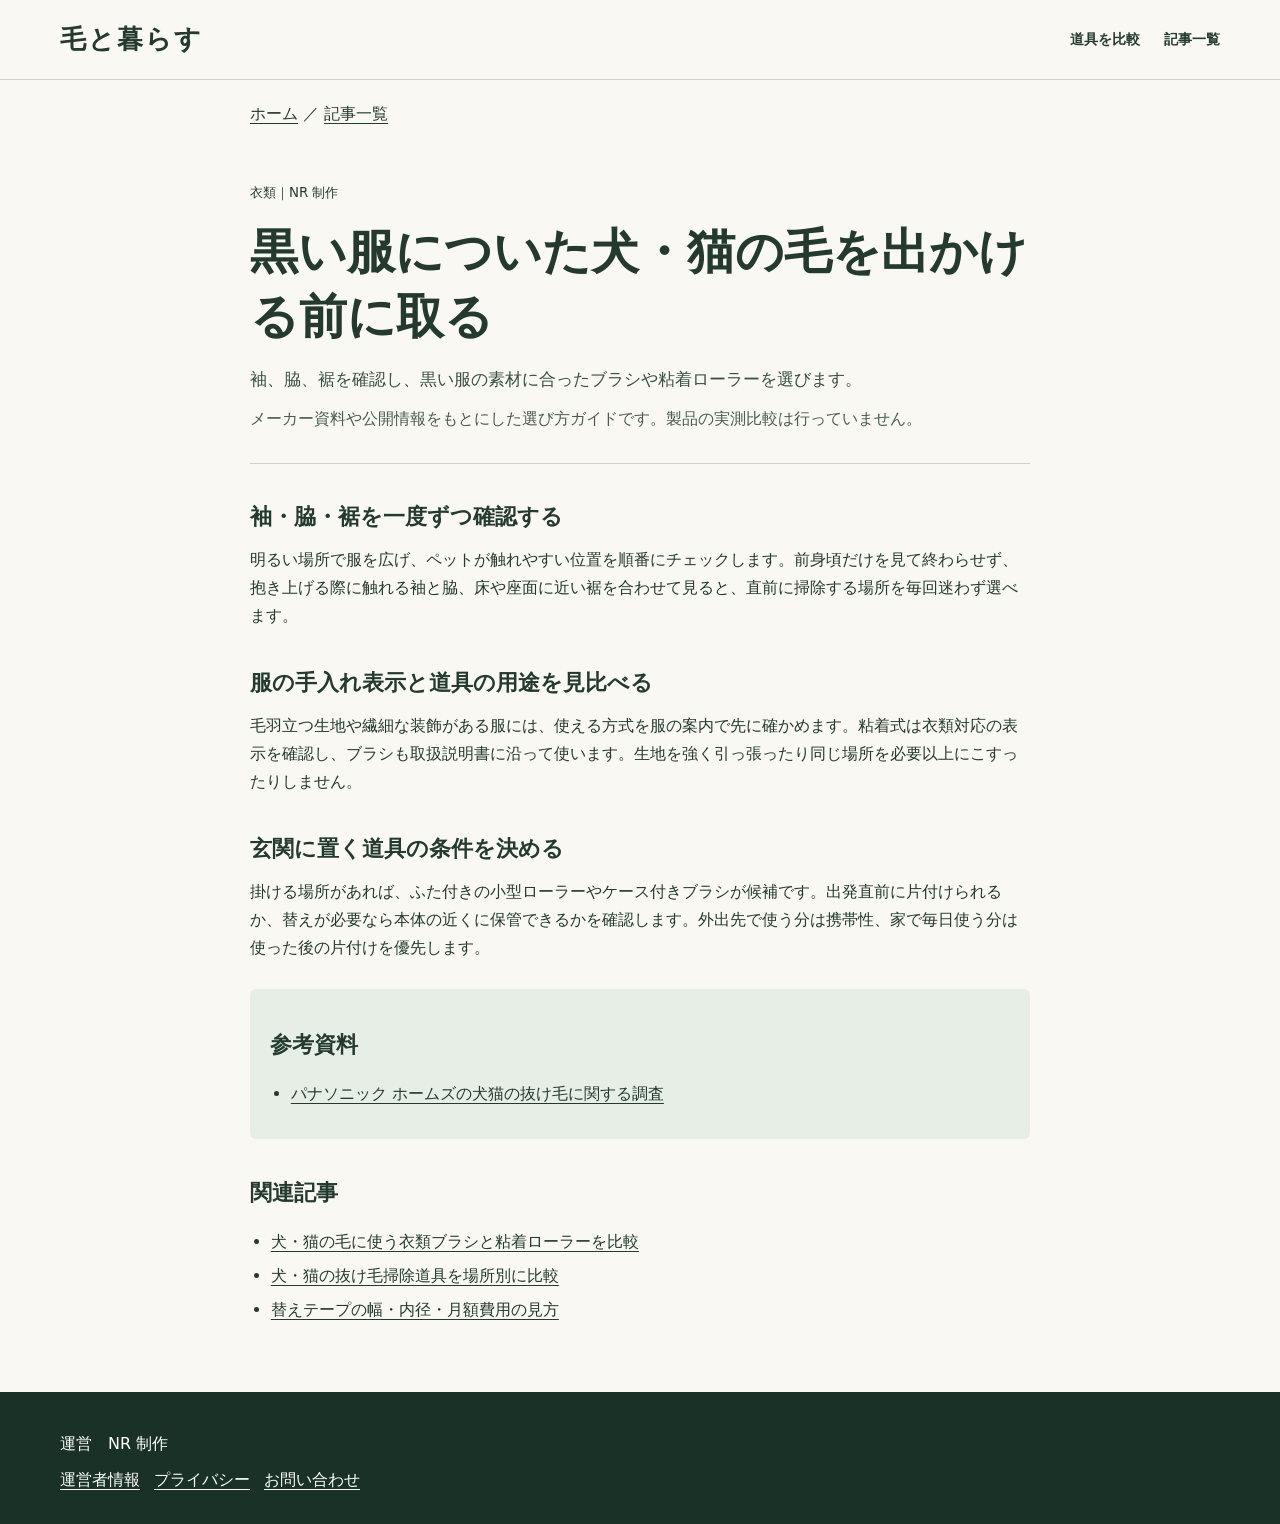
==== guide/black-clothes.html @ 771ff1ec "毛と暮らす サイト初回公開（トップ＋記事10本）" ====
<!doctype html>
<html lang="ja"><head>
<meta charset="utf-8"><meta name="viewport" content="width=device-width, initial-scale=1">
<meta name="description" content="袖、脇、裾を確認し、黒い服の素材に合ったブラシや粘着ローラーを選びます。">
<title>黒い服についた犬・猫の毛を出かける前に取る｜毛と暮らす</title><link rel="canonical" href="https://higenori36-beep.github.io/ketokurasu/guide/black-clothes.html"><link rel="stylesheet" href="article.css">
</head><body>
<a class="skip" href="#body">本文へ</a>
<header class="sitehead"><div class="wrap headinner">
<a class="brand" href="../index.html">毛と暮らす</a>
<nav aria-label="主要メニュー"><a href="../index.html#catalog">道具を比較</a><a href="../index.html#guides">記事一覧</a></nav>
</div></header>
<main class="wrap guide" id="body">
<nav aria-label="パンくず"><a href="../index.html">ホーム</a> ／ <a href="../index.html#guides">記事一覧</a></nav>
<article><header><small>衣類｜NR 制作</small><h1>黒い服についた犬・猫の毛を出かける前に取る</h1><p class="intro">袖、脇、裾を確認し、黒い服の素材に合ったブラシや粘着ローラーを選びます。</p>
<p class="muted">メーカー資料や公開情報をもとにした選び方ガイドです。製品の実測比較は行っていません。</p>
</header>
<h2>袖・脇・裾を一度ずつ確認する</h2>
<p>明るい場所で服を広げ、ペットが触れやすい位置を順番にチェックします。前身頃だけを見て終わらせず、抱き上げる際に触れる袖と脇、床や座面に近い裾を合わせて見ると、直前に掃除する場所を毎回迷わず選べます。</p>
<h2>服の手入れ表示と道具の用途を見比べる</h2>
<p>毛羽立つ生地や繊細な装飾がある服には、使える方式を服の案内で先に確かめます。粘着式は衣類対応の表示を確認し、ブラシも取扱説明書に沿って使います。生地を強く引っ張ったり同じ場所を必要以上にこすったりしません。</p>
<h2>玄関に置く道具の条件を決める</h2>
<p>掛ける場所があれば、ふた付きの小型ローラーやケース付きブラシが候補です。出発直前に片付けられるか、替えが必要なら本体の近くに保管できるかを確認します。外出先で使う分は携帯性、家で毎日使う分は使った後の片付けを優先します。</p>
<section class="refs"><h2>参考資料</h2><ul><li><a href="https://homes.panasonic.com/column/80043/">パナソニック ホームズの犬猫の抜け毛に関する調査</a></li></ul></section>
</article>
<nav aria-label="関連記事"><h2>関連記事</h2><ul><li><a href="clothes-tools.html">犬・猫の毛に使う衣類ブラシと粘着ローラーを比較</a></li><li><a href="tools-by-surface.html">犬・猫の抜け毛掃除道具を場所別に比較</a></li><li><a href="tape-cost.html">替えテープの幅・内径・月額費用の見方</a></li></ul></nav>
</main>
<footer class="sitefoot"><div class="wrap"><p>運営　NR 制作</p><nav aria-label="サイト情報"><a href="../index.html#about">運営者情報</a><a href="../index.html#privacy">プライバシー</a><a href="../index.html#contact">お問い合わせ</a></nav></div></footer>
</body></html>
---- guide/article.css ----
:root{--ink:#243a2e;--deep:#193127;--pale:#e7eee6;--bg:#faf8f2;--white:#fff;--line:#c9d3c7;--soft:#495c50;--warm:#f4e3bb}
*{box-sizing:border-box}body{margin:0;background:var(--bg);color:var(--ink);font:16px/1.75 system-ui,"Yu Gothic",Meiryo,sans-serif}a{color:inherit;text-underline-offset:.24em}button,input{font:inherit;color:inherit}button{cursor:pointer}button:focus-visible,a:focus-visible,input:focus-visible,summary:focus-visible{outline:3px solid #9d4e20;outline-offset:4px}img{display:block;width:100%;object-fit:cover}.wrap{width:min(1160px,calc(100% - 56px));margin:auto}.skip{position:absolute;left:12px;top:-100px;background:white;padding:8px;z-index:5}.skip:focus{top:8px}.sitehead{border-bottom:1px solid var(--line)}.headinner{min-height:79px;display:flex;align-items:center;justify-content:space-between;gap:12px}.brand{font-family:"Yu Mincho","Hiragino Mincho ProN",serif;font-weight:800;font-size:1.65rem;text-decoration:none;letter-spacing:.08em}.headinner nav{display:flex;gap:24px;font-size:.89rem;font-weight:650;flex-wrap:wrap}.headinner nav a{text-decoration:none}.notice{font-size:.78rem;margin:12px auto;color:var(--soft)}
.hero{display:grid;grid-template-columns:.94fr 1.06fr;overflow:hidden;border-radius:7px 52px 7px 7px;background:var(--deep);color:#fff}.herotext{padding:clamp(25px,5vw,68px);align-self:center}.herotext small{color:#d1dfd0;font-weight:740}.hero h1{font-family:"Yu Mincho","Hiragino Mincho ProN",serif;line-height:1.22;font-size:clamp(2.25rem,5.7vw,4.75rem);letter-spacing:.04em;margin:11px 0 20px}.hero p{margin:0 0 25px;color:#e0e9df}.hero figure{margin:0;position:relative;min-height:340px}.hero img{height:100%;position:absolute;inset:0;object-position:60% center}.hero figcaption{position:absolute;bottom:12px;right:12px;background:#243a2e;color:white;font-size:.72rem;padding:2px 8px}.cta{display:inline-flex;align-items:center;min-height:44px;border:1px solid transparent;padding:8px 17px;border-radius:5px;background:var(--warm);color:var(--deep);font-weight:750;text-decoration:none}.section{margin:52px 0}.section h2{font-size:clamp(1.4rem,3vw,2.05rem);line-height:1.3;margin:0 0 10px;letter-spacing:.025em}.sectionintro{color:var(--soft);margin:0 0 18px}
.places,.articles,.products{display:grid;grid-template-columns:repeat(3,minmax(0,1fr));gap:14px}.place{background:var(--pale);padding:15px 18px;min-height:80px;display:flex;align-items:center;justify-content:space-between;border-radius:5px;text-decoration:none;font-weight:750}.place span{font-size:.83rem;color:var(--soft);font-weight:500}
.tools{display:flex;flex-wrap:wrap;gap:10px;align-items:flex-end;margin:15px 0}.search{flex:1 1 235px}.search label{display:block;font-size:.86rem;font-weight:750}.search input{width:100%;min-height:44px;background:white;border-radius:5px;border:1px solid #7d9082;padding:8px 12px}.tabs{display:flex;gap:6px;flex-wrap:wrap}.pill,.comparebtn{border:1px solid #7d9082;background:var(--bg);border-radius:5px;padding:6px 12px;min-height:44px;font-size:.89rem}.pill[aria-pressed=true],.comparebtn[aria-pressed=true]{background:var(--deep);color:white}.status{min-height:1.6em;color:var(--soft);font-size:.88rem}.tile{padding:18px;background:white;border:1px solid var(--line);border-radius:6px}.tile h3{line-height:1.35;font-size:1.13rem;margin:7px 0}.tile p{margin:8px 0}.tile small{color:var(--soft)}.tile a{display:inline-block;margin-top:8px}.tile .comparebtn{margin-top:10px;display:block}.product-actions{margin-top:auto}.products .tile{display:flex;flex-direction:column}.tablewrap{overflow-x:auto}.data{border-collapse:collapse;width:100%;margin:12px 0;background:white}.data th,.data td{padding:9px 12px;text-align:left;border:1px solid var(--line);vertical-align:top;min-width:122px}.data th{background:var(--pale)}.ranking{padding:22px 26px;background:var(--pale);border-radius:5px}.ranking li{margin:7px 0}.articles details{margin:10px 0 0}.articles summary{font-weight:750;cursor:pointer}.articles details h4{margin:12px 0 0}.articles details p{font-size:.92rem}.sitefoot{background:var(--deep);color:white;padding:30px 0}.sitefoot p{margin:8px 0}.sitefoot nav{display:flex;flex-wrap:wrap;gap:14px}.sitefoot details{padding:12px 0;border-bottom:1px solid #63796d}.sitefoot summary{cursor:pointer;font-weight:750}.sitefoot details p{max-width:730px}.muted{color:var(--soft)}[hidden]{display:none!important}
@media(max-width:730px){.wrap{width:calc(100% - 28px)}.headinner{min-height:70px;gap:9px}.brand{font-size:1.36rem}.headinner nav{gap:9px;font-size:.75rem}.hero{grid-template-columns:1fr;border-radius:6px 32px 6px 6px}.hero figure{min-height:220px;aspect-ratio:1.65}.hero h1{margin:9px 0 13px}.hero p{margin-bottom:16px}.section{margin:34px 0}.places{gap:6px}.place{display:block;min-height:61px;padding:8px;font-size:.93rem}.place span{display:block;font-size:.73rem}.articles,.products{grid-template-columns:1fr}.tile{padding:15px}}

.guide{max-width:780px;padding-bottom:3rem}.guide header{padding:30px 0 20px;border-bottom:1px solid var(--line)}.guide h1{font:700 clamp(1.65rem,5vw,3rem)/1.35 "Yu Mincho",serif;margin:.3em 0}.guide h2{font-size:1.35rem;margin:1.6em 0 .45em}.guide p{margin:.6em 0}.guide .intro{font-size:1.08rem;color:#394f41}.guide nav{margin:20px 0}.guide .refs{margin-top:1.7rem;padding:3px 20px 15px;background:var(--pale);border-radius:6px}.guide ul{padding-left:1.3em}.guide li{margin:.4em 0}.articles .tile{display:flex;flex-direction:column}.articles .tile a{margin-top:auto}
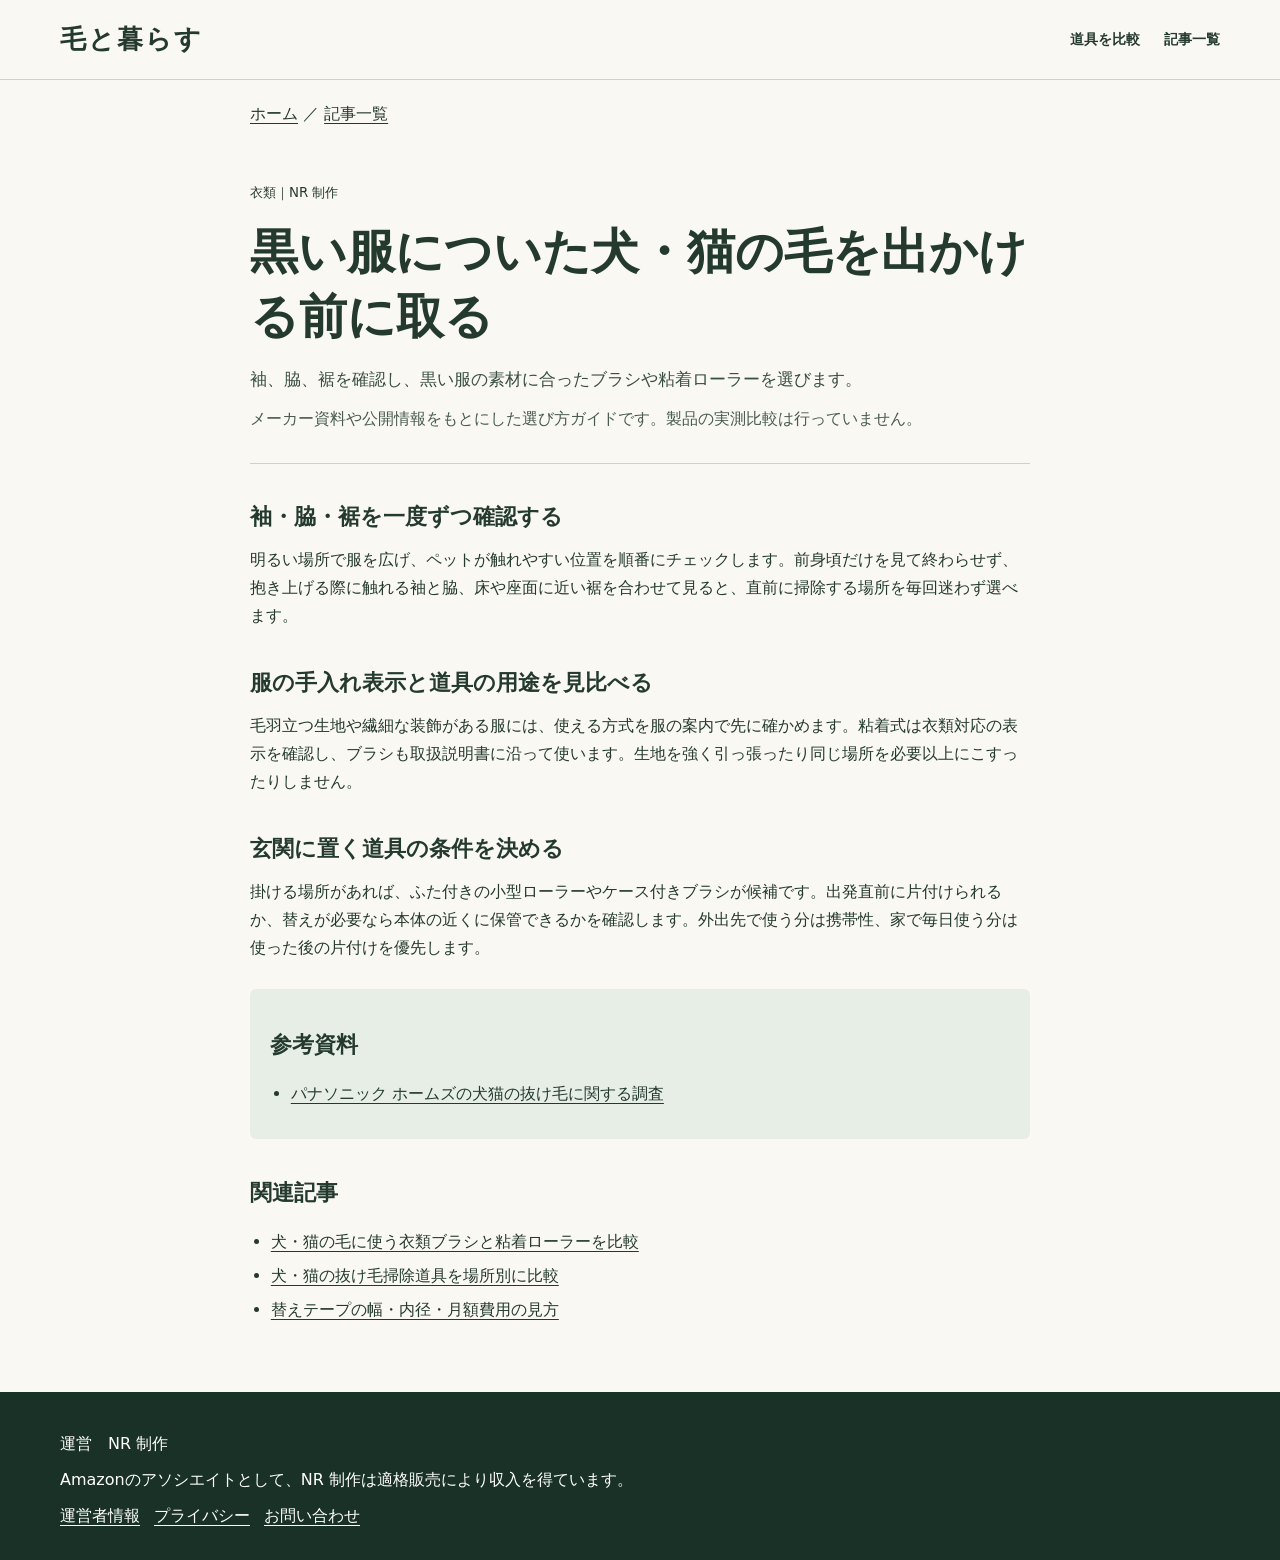
==== commit e1ac45a3: "Amazonアソシエイト参加表示（識別文言）を全ページに追加" ====
--- a/guide/black-clothes.html
+++ b/guide/black-clothes.html
@@ -24,5 +24,5 @@
 </article>
 <nav aria-label="関連記事"><h2>関連記事</h2><ul><li><a href="clothes-tools.html">犬・猫の毛に使う衣類ブラシと粘着ローラーを比較</a></li><li><a href="tools-by-surface.html">犬・猫の抜け毛掃除道具を場所別に比較</a></li><li><a href="tape-cost.html">替えテープの幅・内径・月額費用の見方</a></li></ul></nav>
 </main>
-<footer class="sitefoot"><div class="wrap"><p>運営　NR 制作</p><nav aria-label="サイト情報"><a href="../index.html#about">運営者情報</a><a href="../index.html#privacy">プライバシー</a><a href="../index.html#contact">お問い合わせ</a></nav></div></footer>
+<footer class="sitefoot"><div class="wrap"><p>運営　NR 制作</p><p>Amazonのアソシエイトとして、NR 制作は適格販売により収入を得ています。</p><nav aria-label="サイト情報"><a href="../index.html#about">運営者情報</a><a href="../index.html#privacy">プライバシー</a><a href="../index.html#contact">お問い合わせ</a></nav></div></footer>
 </body></html>
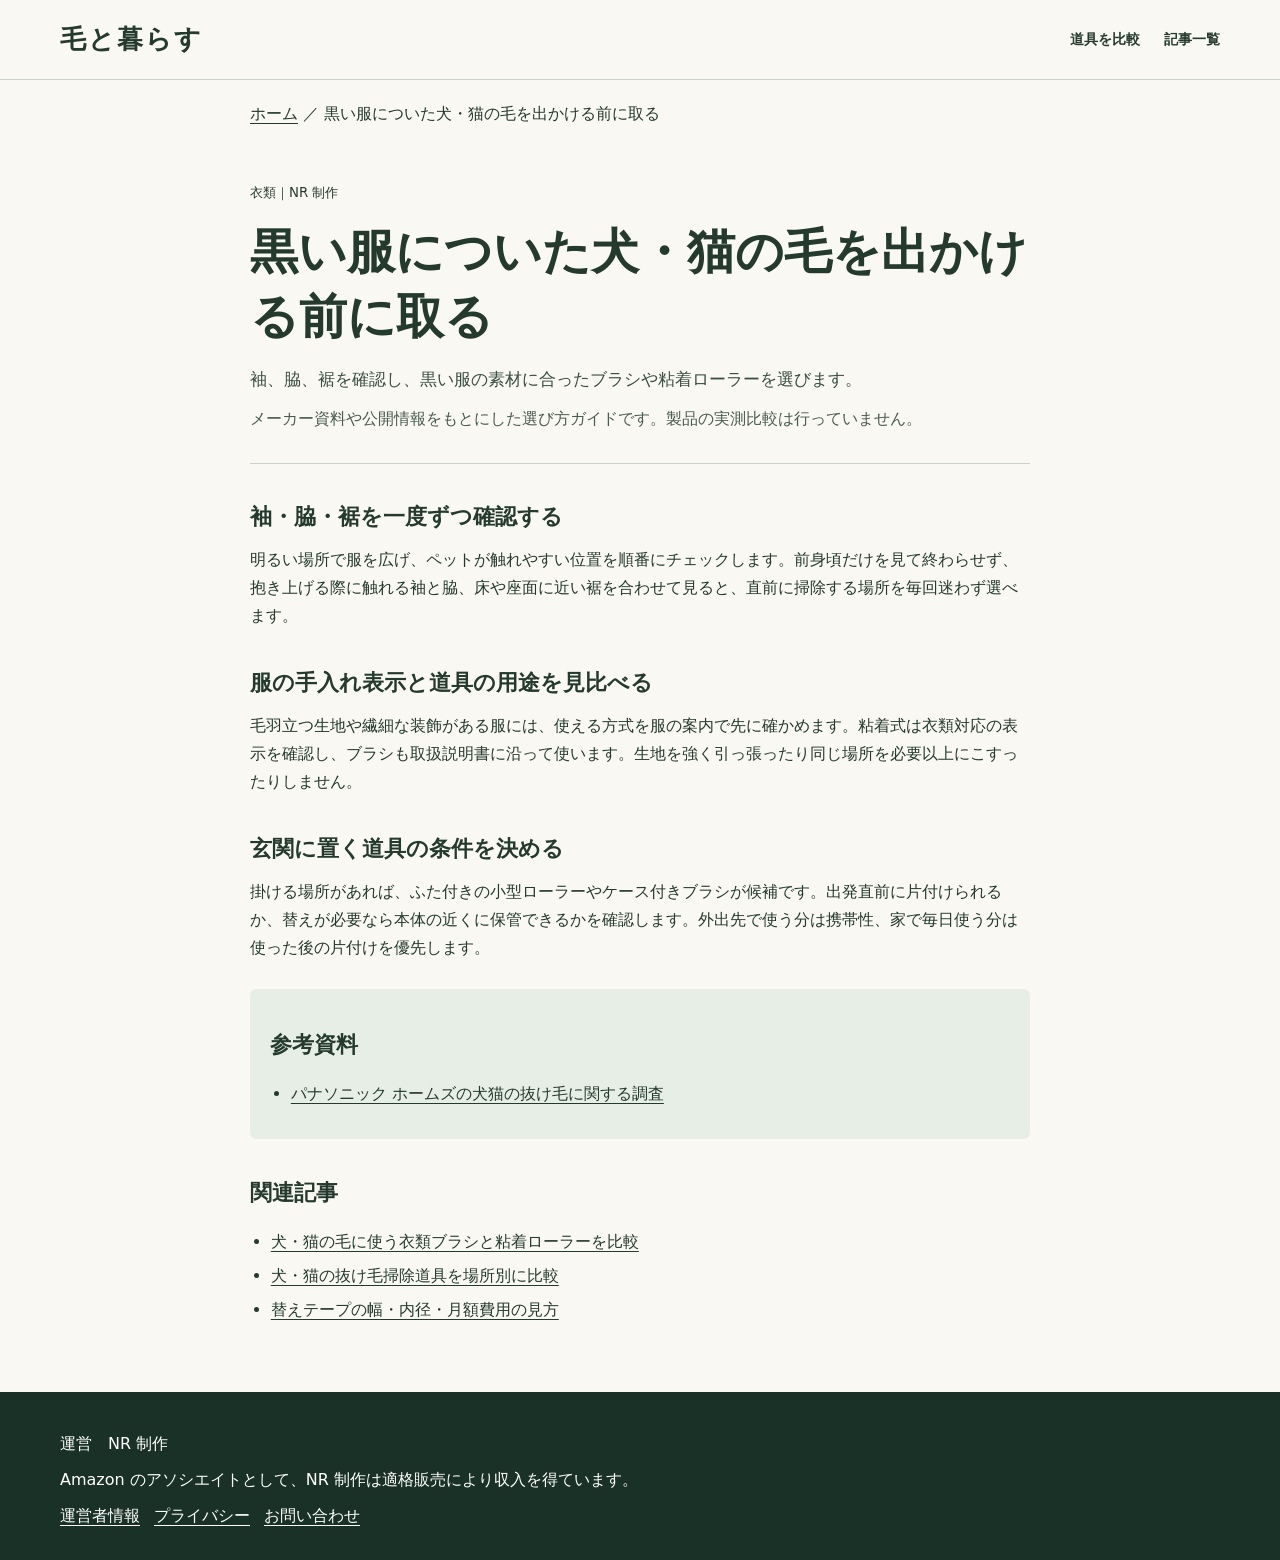
==== commit 3b53f688: "毛と暮らすの検索向けメタデータと商品比較ガイドを強化" ====
--- a/guide/black-clothes.html
+++ b/guide/black-clothes.html
@@ -1,16 +1,61 @@
 <!doctype html>
 <html lang="ja"><head>
 <meta charset="utf-8"><meta name="viewport" content="width=device-width, initial-scale=1">
-<meta name="description" content="袖、脇、裾を確認し、黒い服の素材に合ったブラシや粘着ローラーを選びます。">
-<title>黒い服についた犬・猫の毛を出かける前に取る｜毛と暮らす</title><link rel="canonical" href="https://higenori36-beep.github.io/ketokurasu/guide/black-clothes.html"><link rel="stylesheet" href="article.css">
+<meta name="description" content="黒い服についた犬・猫の毛を、袖・脇・裾から順に確認。服の素材に合わせた粘着ローラーや衣類ブラシの使い分けを紹介します。">
+<title>黒い服についた犬・猫の毛の取り方｜外出前に確認する3か所｜毛と暮らす</title><link rel="canonical" href="https://higenori36-beep.github.io/ketokurasu/guide/black-clothes.html"><link rel="stylesheet" href="article.css">
+<meta property="og:locale" content="ja_JP">
+<meta property="og:site_name" content="毛と暮らす">
+<meta property="og:type" content="article">
+<meta property="og:title" content="黒い服についた犬・猫の毛の取り方｜外出前に確認する3か所｜毛と暮らす">
+<meta property="og:description" content="黒い服についた犬・猫の毛を、袖・脇・裾から順に確認。服の素材に合わせた粘着ローラーや衣類ブラシの使い分けを紹介します。">
+<meta property="og:url" content="https://higenori36-beep.github.io/ketokurasu/guide/black-clothes.html">
+<script type="application/ld+json">
+{
+  "@context": "https://schema.org",
+  "@graph": [
+    {
+      "@type": "Article",
+      "headline": "黒い服についた犬・猫の毛を出かける前に取る",
+      "description": "黒い服についた犬・猫の毛を、袖・脇・裾から順に確認。服の素材に合わせた粘着ローラーや衣類ブラシの使い分けを紹介します。",
+      "inLanguage": "ja",
+      "mainEntityOfPage": {
+        "@type": "WebPage",
+        "@id": "https://higenori36-beep.github.io/ketokurasu/guide/black-clothes.html"
+      },
+      "author": {
+        "@type": "Organization",
+        "name": "NR 制作",
+        "url": "https://higenori36-beep.github.io/ketokurasu/#about"
+      }
+    },
+    {
+      "@type": "BreadcrumbList",
+      "itemListElement": [
+        {
+          "@type": "ListItem",
+          "position": 1,
+          "name": "ホーム",
+          "item": "https://higenori36-beep.github.io/ketokurasu/"
+        },
+        {
+          "@type": "ListItem",
+          "position": 2,
+          "name": "黒い服についた犬・猫の毛を出かける前に取る",
+          "item": "https://higenori36-beep.github.io/ketokurasu/guide/black-clothes.html"
+        }
+      ]
+    }
+  ]
+}
+</script>
 </head><body>
 <a class="skip" href="#body">本文へ</a>
 <header class="sitehead"><div class="wrap headinner">
-<a class="brand" href="../index.html">毛と暮らす</a>
-<nav aria-label="主要メニュー"><a href="../index.html#catalog">道具を比較</a><a href="../index.html#guides">記事一覧</a></nav>
+<a class="brand" href="../">毛と暮らす</a>
+<nav aria-label="主要メニュー"><a href="../#catalog">道具を比較</a><a href="../#guides">記事一覧</a></nav>
 </div></header>
 <main class="wrap guide" id="body">
-<nav aria-label="パンくず"><a href="../index.html">ホーム</a> ／ <a href="../index.html#guides">記事一覧</a></nav>
+<nav aria-label="パンくず"><a href="../">ホーム</a> ／ <span aria-current="page">黒い服についた犬・猫の毛を出かける前に取る</span></nav>
 <article><header><small>衣類｜NR 制作</small><h1>黒い服についた犬・猫の毛を出かける前に取る</h1><p class="intro">袖、脇、裾を確認し、黒い服の素材に合ったブラシや粘着ローラーを選びます。</p>
 <p class="muted">メーカー資料や公開情報をもとにした選び方ガイドです。製品の実測比較は行っていません。</p>
 </header>
@@ -24,5 +69,5 @@
 </article>
 <nav aria-label="関連記事"><h2>関連記事</h2><ul><li><a href="clothes-tools.html">犬・猫の毛に使う衣類ブラシと粘着ローラーを比較</a></li><li><a href="tools-by-surface.html">犬・猫の抜け毛掃除道具を場所別に比較</a></li><li><a href="tape-cost.html">替えテープの幅・内径・月額費用の見方</a></li></ul></nav>
 </main>
-<footer class="sitefoot"><div class="wrap"><p>運営　NR 制作</p><p>Amazonのアソシエイトとして、NR 制作は適格販売により収入を得ています。</p><nav aria-label="サイト情報"><a href="../index.html#about">運営者情報</a><a href="../index.html#privacy">プライバシー</a><a href="../index.html#contact">お問い合わせ</a></nav></div></footer>
-</body></html>+<footer class="sitefoot"><div class="wrap"><p>運営　NR 制作</p><p>Amazon のアソシエイトとして、NR 制作は適格販売により収入を得ています。</p><nav aria-label="サイト情報"><a href="../#about">運営者情報</a><a href="../#privacy">プライバシー</a><a href="../#contact">お問い合わせ</a></nav></div></footer>
+</body></html>
--- a/guide/article.css
+++ b/guide/article.css
@@ -7,3 +7,4 @@
 @media(max-width:730px){.wrap{width:calc(100% - 28px)}.headinner{min-height:70px;gap:9px}.brand{font-size:1.36rem}.headinner nav{gap:9px;font-size:.75rem}.hero{grid-template-columns:1fr;border-radius:6px 32px 6px 6px}.hero figure{min-height:220px;aspect-ratio:1.65}.hero h1{margin:9px 0 13px}.hero p{margin-bottom:16px}.section{margin:34px 0}.places{gap:6px}.place{display:block;min-height:61px;padding:8px;font-size:.93rem}.place span{display:block;font-size:.73rem}.articles,.products{grid-template-columns:1fr}.tile{padding:15px}}
 
 .guide{max-width:780px;padding-bottom:3rem}.guide header{padding:30px 0 20px;border-bottom:1px solid var(--line)}.guide h1{font:700 clamp(1.65rem,5vw,3rem)/1.35 "Yu Mincho",serif;margin:.3em 0}.guide h2{font-size:1.35rem;margin:1.6em 0 .45em}.guide p{margin:.6em 0}.guide .intro{font-size:1.08rem;color:#394f41}.guide nav{margin:20px 0}.guide .refs{margin-top:1.7rem;padding:3px 20px 15px;background:var(--pale);border-radius:6px}.guide ul{padding-left:1.3em}.guide li{margin:.4em 0}.articles .tile{display:flex;flex-direction:column}.articles .tile a{margin-top:auto}
+.guide .shop{margin-top:1.7rem;padding:3px 20px 15px;background:#fdf6ec;border:1px solid #e5cf9f;border-radius:6px}.guide .shop .adnote{font-size:.82rem;color:#6b5a33}
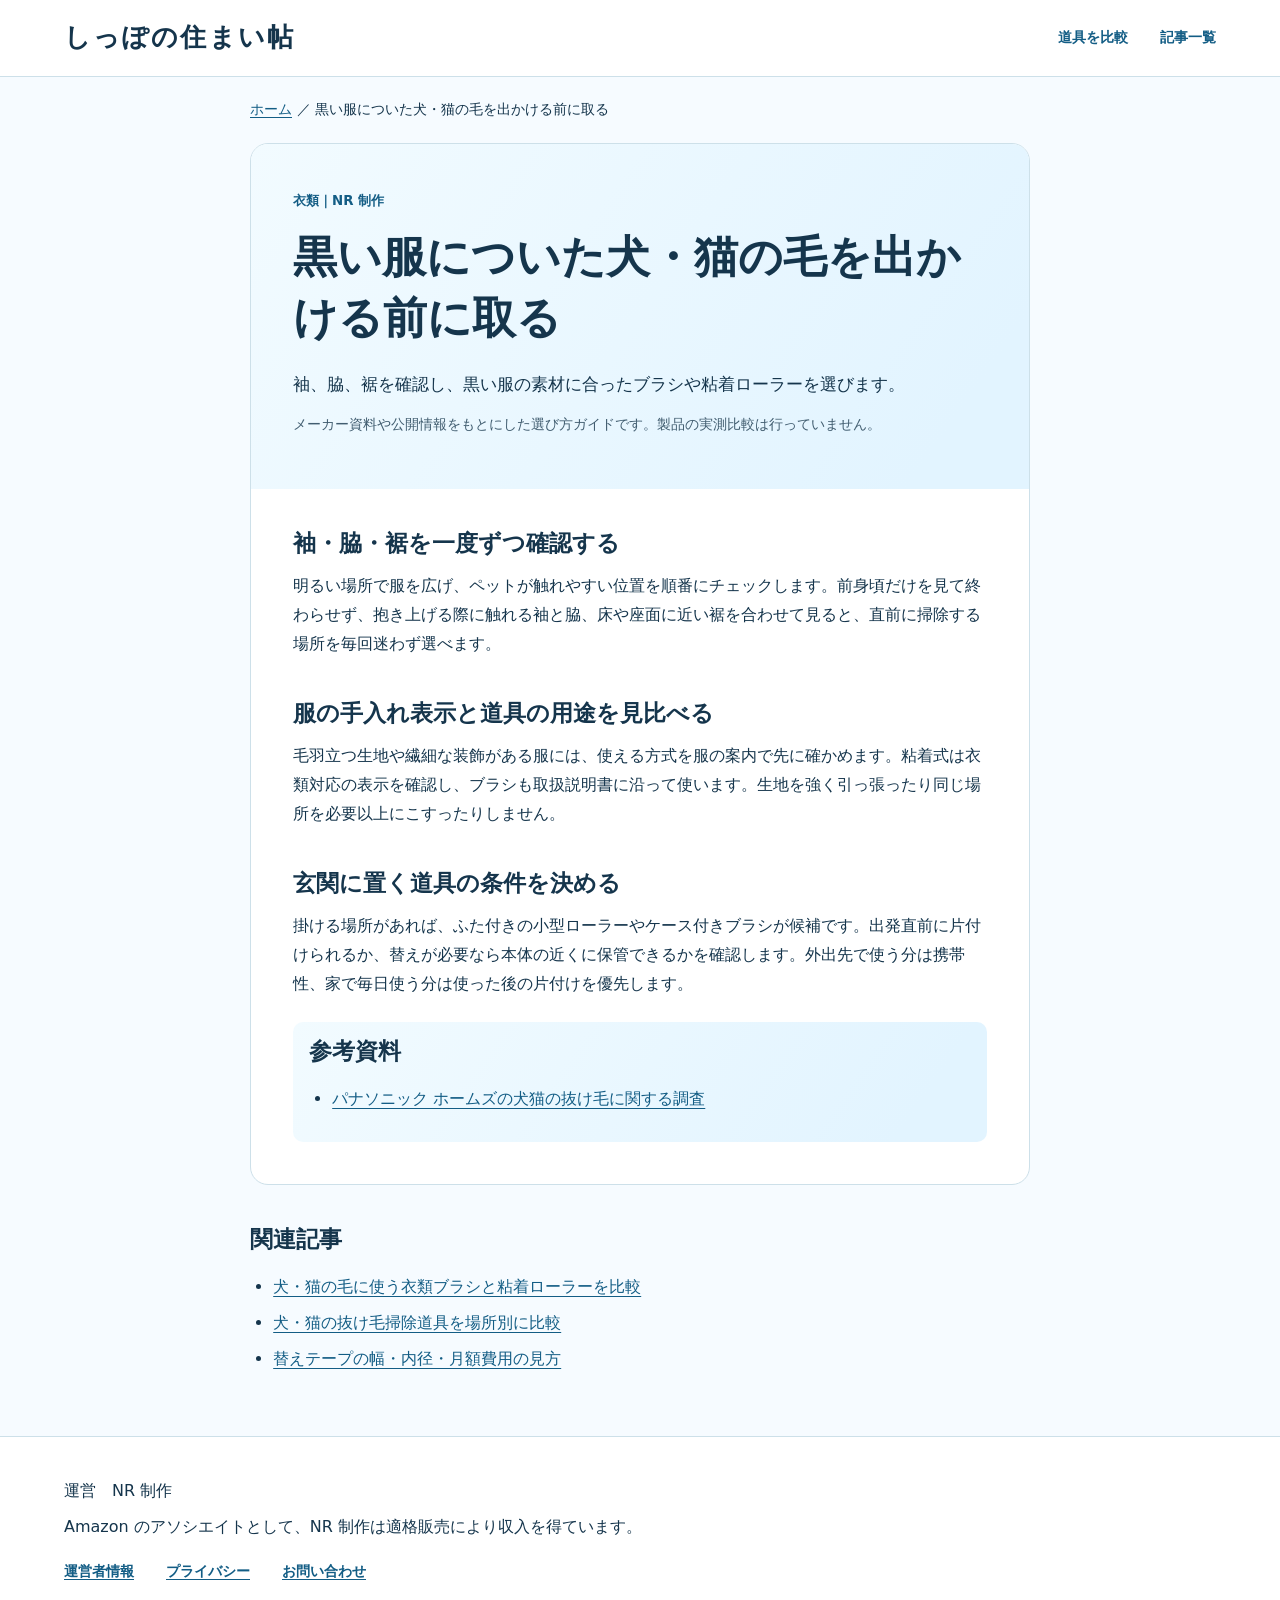
==== commit cdfc41db: "しっぽの住まい帖に改名し、全ページを水色と白のデザインに更新" ====
--- a/guide/black-clothes.html
+++ b/guide/black-clothes.html
@@ -2,11 +2,11 @@
 <html lang="ja"><head>
 <meta charset="utf-8"><meta name="viewport" content="width=device-width, initial-scale=1">
 <meta name="description" content="黒い服についた犬・猫の毛を、袖・脇・裾から順に確認。服の素材に合わせた粘着ローラーや衣類ブラシの使い分けを紹介します。">
-<title>黒い服についた犬・猫の毛の取り方｜外出前に確認する3か所｜毛と暮らす</title><link rel="canonical" href="https://higenori36-beep.github.io/ketokurasu/guide/black-clothes.html"><link rel="stylesheet" href="article.css">
+<title>黒い服についた犬・猫の毛の取り方｜外出前に確認する3か所｜しっぽの住まい帖</title><link rel="canonical" href="https://higenori36-beep.github.io/ketokurasu/guide/black-clothes.html"><link rel="stylesheet" href="article.css">
 <meta property="og:locale" content="ja_JP">
-<meta property="og:site_name" content="毛と暮らす">
+<meta property="og:site_name" content="しっぽの住まい帖">
 <meta property="og:type" content="article">
-<meta property="og:title" content="黒い服についた犬・猫の毛の取り方｜外出前に確認する3か所｜毛と暮らす">
+<meta property="og:title" content="黒い服についた犬・猫の毛の取り方｜外出前に確認する3か所｜しっぽの住まい帖">
 <meta property="og:description" content="黒い服についた犬・猫の毛を、袖・脇・裾から順に確認。服の素材に合わせた粘着ローラーや衣類ブラシの使い分けを紹介します。">
 <meta property="og:url" content="https://higenori36-beep.github.io/ketokurasu/guide/black-clothes.html">
 <script type="application/ld+json">
@@ -51,7 +51,7 @@
 </head><body>
 <a class="skip" href="#body">本文へ</a>
 <header class="sitehead"><div class="wrap headinner">
-<a class="brand" href="../">毛と暮らす</a>
+<a class="brand" href="../">しっぽの住まい帖</a>
 <nav aria-label="主要メニュー"><a href="../#catalog">道具を比較</a><a href="../#guides">記事一覧</a></nav>
 </div></header>
 <main class="wrap guide" id="body">
--- a/guide/article.css
+++ b/guide/article.css
@@ -1,10 +1,39 @@
+@import url("../assets/site.css");
 
-:root{--ink:#243a2e;--deep:#193127;--pale:#e7eee6;--bg:#faf8f2;--white:#fff;--line:#c9d3c7;--soft:#495c50;--warm:#f4e3bb}
-*{box-sizing:border-box}body{margin:0;background:var(--bg);color:var(--ink);font:16px/1.75 system-ui,"Yu Gothic",Meiryo,sans-serif}a{color:inherit;text-underline-offset:.24em}button,input{font:inherit;color:inherit}button{cursor:pointer}button:focus-visible,a:focus-visible,input:focus-visible,summary:focus-visible{outline:3px solid #9d4e20;outline-offset:4px}img{display:block;width:100%;object-fit:cover}.wrap{width:min(1160px,calc(100% - 56px));margin:auto}.skip{position:absolute;left:12px;top:-100px;background:white;padding:8px;z-index:5}.skip:focus{top:8px}.sitehead{border-bottom:1px solid var(--line)}.headinner{min-height:79px;display:flex;align-items:center;justify-content:space-between;gap:12px}.brand{font-family:"Yu Mincho","Hiragino Mincho ProN",serif;font-weight:800;font-size:1.65rem;text-decoration:none;letter-spacing:.08em}.headinner nav{display:flex;gap:24px;font-size:.89rem;font-weight:650;flex-wrap:wrap}.headinner nav a{text-decoration:none}.notice{font-size:.78rem;margin:12px auto;color:var(--soft)}
-.hero{display:grid;grid-template-columns:.94fr 1.06fr;overflow:hidden;border-radius:7px 52px 7px 7px;background:var(--deep);color:#fff}.herotext{padding:clamp(25px,5vw,68px);align-self:center}.herotext small{color:#d1dfd0;font-weight:740}.hero h1{font-family:"Yu Mincho","Hiragino Mincho ProN",serif;line-height:1.22;font-size:clamp(2.25rem,5.7vw,4.75rem);letter-spacing:.04em;margin:11px 0 20px}.hero p{margin:0 0 25px;color:#e0e9df}.hero figure{margin:0;position:relative;min-height:340px}.hero img{height:100%;position:absolute;inset:0;object-position:60% center}.hero figcaption{position:absolute;bottom:12px;right:12px;background:#243a2e;color:white;font-size:.72rem;padding:2px 8px}.cta{display:inline-flex;align-items:center;min-height:44px;border:1px solid transparent;padding:8px 17px;border-radius:5px;background:var(--warm);color:var(--deep);font-weight:750;text-decoration:none}.section{margin:52px 0}.section h2{font-size:clamp(1.4rem,3vw,2.05rem);line-height:1.3;margin:0 0 10px;letter-spacing:.025em}.sectionintro{color:var(--soft);margin:0 0 18px}
-.places,.articles,.products{display:grid;grid-template-columns:repeat(3,minmax(0,1fr));gap:14px}.place{background:var(--pale);padding:15px 18px;min-height:80px;display:flex;align-items:center;justify-content:space-between;border-radius:5px;text-decoration:none;font-weight:750}.place span{font-size:.83rem;color:var(--soft);font-weight:500}
-.tools{display:flex;flex-wrap:wrap;gap:10px;align-items:flex-end;margin:15px 0}.search{flex:1 1 235px}.search label{display:block;font-size:.86rem;font-weight:750}.search input{width:100%;min-height:44px;background:white;border-radius:5px;border:1px solid #7d9082;padding:8px 12px}.tabs{display:flex;gap:6px;flex-wrap:wrap}.pill,.comparebtn{border:1px solid #7d9082;background:var(--bg);border-radius:5px;padding:6px 12px;min-height:44px;font-size:.89rem}.pill[aria-pressed=true],.comparebtn[aria-pressed=true]{background:var(--deep);color:white}.status{min-height:1.6em;color:var(--soft);font-size:.88rem}.tile{padding:18px;background:white;border:1px solid var(--line);border-radius:6px}.tile h3{line-height:1.35;font-size:1.13rem;margin:7px 0}.tile p{margin:8px 0}.tile small{color:var(--soft)}.tile a{display:inline-block;margin-top:8px}.tile .comparebtn{margin-top:10px;display:block}.product-actions{margin-top:auto}.products .tile{display:flex;flex-direction:column}.tablewrap{overflow-x:auto}.data{border-collapse:collapse;width:100%;margin:12px 0;background:white}.data th,.data td{padding:9px 12px;text-align:left;border:1px solid var(--line);vertical-align:top;min-width:122px}.data th{background:var(--pale)}.ranking{padding:22px 26px;background:var(--pale);border-radius:5px}.ranking li{margin:7px 0}.articles details{margin:10px 0 0}.articles summary{font-weight:750;cursor:pointer}.articles details h4{margin:12px 0 0}.articles details p{font-size:.92rem}.sitefoot{background:var(--deep);color:white;padding:30px 0}.sitefoot p{margin:8px 0}.sitefoot nav{display:flex;flex-wrap:wrap;gap:14px}.sitefoot details{padding:12px 0;border-bottom:1px solid #63796d}.sitefoot summary{cursor:pointer;font-weight:750}.sitefoot details p{max-width:730px}.muted{color:var(--soft)}[hidden]{display:none!important}
-@media(max-width:730px){.wrap{width:calc(100% - 28px)}.headinner{min-height:70px;gap:9px}.brand{font-size:1.36rem}.headinner nav{gap:9px;font-size:.75rem}.hero{grid-template-columns:1fr;border-radius:6px 32px 6px 6px}.hero figure{min-height:220px;aspect-ratio:1.65}.hero h1{margin:9px 0 13px}.hero p{margin-bottom:16px}.section{margin:34px 0}.places{gap:6px}.place{display:block;min-height:61px;padding:8px;font-size:.93rem}.place span{display:block;font-size:.73rem}.articles,.products{grid-template-columns:1fr}.tile{padding:15px}}
-
-.guide{max-width:780px;padding-bottom:3rem}.guide header{padding:30px 0 20px;border-bottom:1px solid var(--line)}.guide h1{font:700 clamp(1.65rem,5vw,3rem)/1.35 "Yu Mincho",serif;margin:.3em 0}.guide h2{font-size:1.35rem;margin:1.6em 0 .45em}.guide p{margin:.6em 0}.guide .intro{font-size:1.08rem;color:#394f41}.guide nav{margin:20px 0}.guide .refs{margin-top:1.7rem;padding:3px 20px 15px;background:var(--pale);border-radius:6px}.guide ul{padding-left:1.3em}.guide li{margin:.4em 0}.articles .tile{display:flex;flex-direction:column}.articles .tile a{margin-top:auto}
-.guide .shop{margin-top:1.7rem;padding:3px 20px 15px;background:#fdf6ec;border:1px solid #e5cf9f;border-radius:6px}.guide .shop .adnote{font-size:.82rem;color:#6b5a33}
+.guide {
+  max-width: 780px;
+  padding-bottom: 42px;
+  overflow-wrap: anywhere;
+}
+.guide > nav, .guide article { margin-block: 20px; }
+.guide [aria-label="パンくず"] { font-size: .9rem; }
+.guide article {
+  padding: clamp(16px, 5vw, 42px);
+  border: 1px solid var(--line);
+  border-radius: 18px;
+  background: var(--paper);
+}
+.guide article > header {
+  margin: calc(-1 * clamp(16px, 5vw, 42px));
+  margin-bottom: 26px;
+  padding: clamp(16px, 5vw, 42px);
+  border-radius: 17px 17px 0 0;
+  background: linear-gradient(125deg, #f2fbff 0%, var(--sky) 88%);
+}
+.guide header small { color: var(--accent); font-weight: 750; }
+.guide h1 { margin: .3em 0 .45em; font: 800 clamp(1.6rem, 4.5vw, 2.75rem)/1.38 var(--serif); }
+.guide h2 { margin: 1.6em 0 .5em; font-size: clamp(1.16rem, 3vw, 1.45rem); line-height: 1.5; }
+.guide p { margin: .7em 0; }
+.guide .intro { font-size: 1.06rem; }
+.guide header .muted, .guide .adnote { font-size: .88rem; }
+.guide ul, .guide ol { padding-left: 1.45em; }
+.guide li { margin: .45em 0; }
+.guide .refs, .guide .shop {
+  margin-top: 24px;
+  padding: 12px 16px;
+  border-radius: 10px;
+  background: linear-gradient(125deg, #f2fbff 0%, var(--sky) 88%);
+}
+.guide .shop { background: var(--mist); }
+.guide .refs h2, .guide .shop h2 { margin-top: 0; }
+.guide .shop a { font-weight: 750; }
